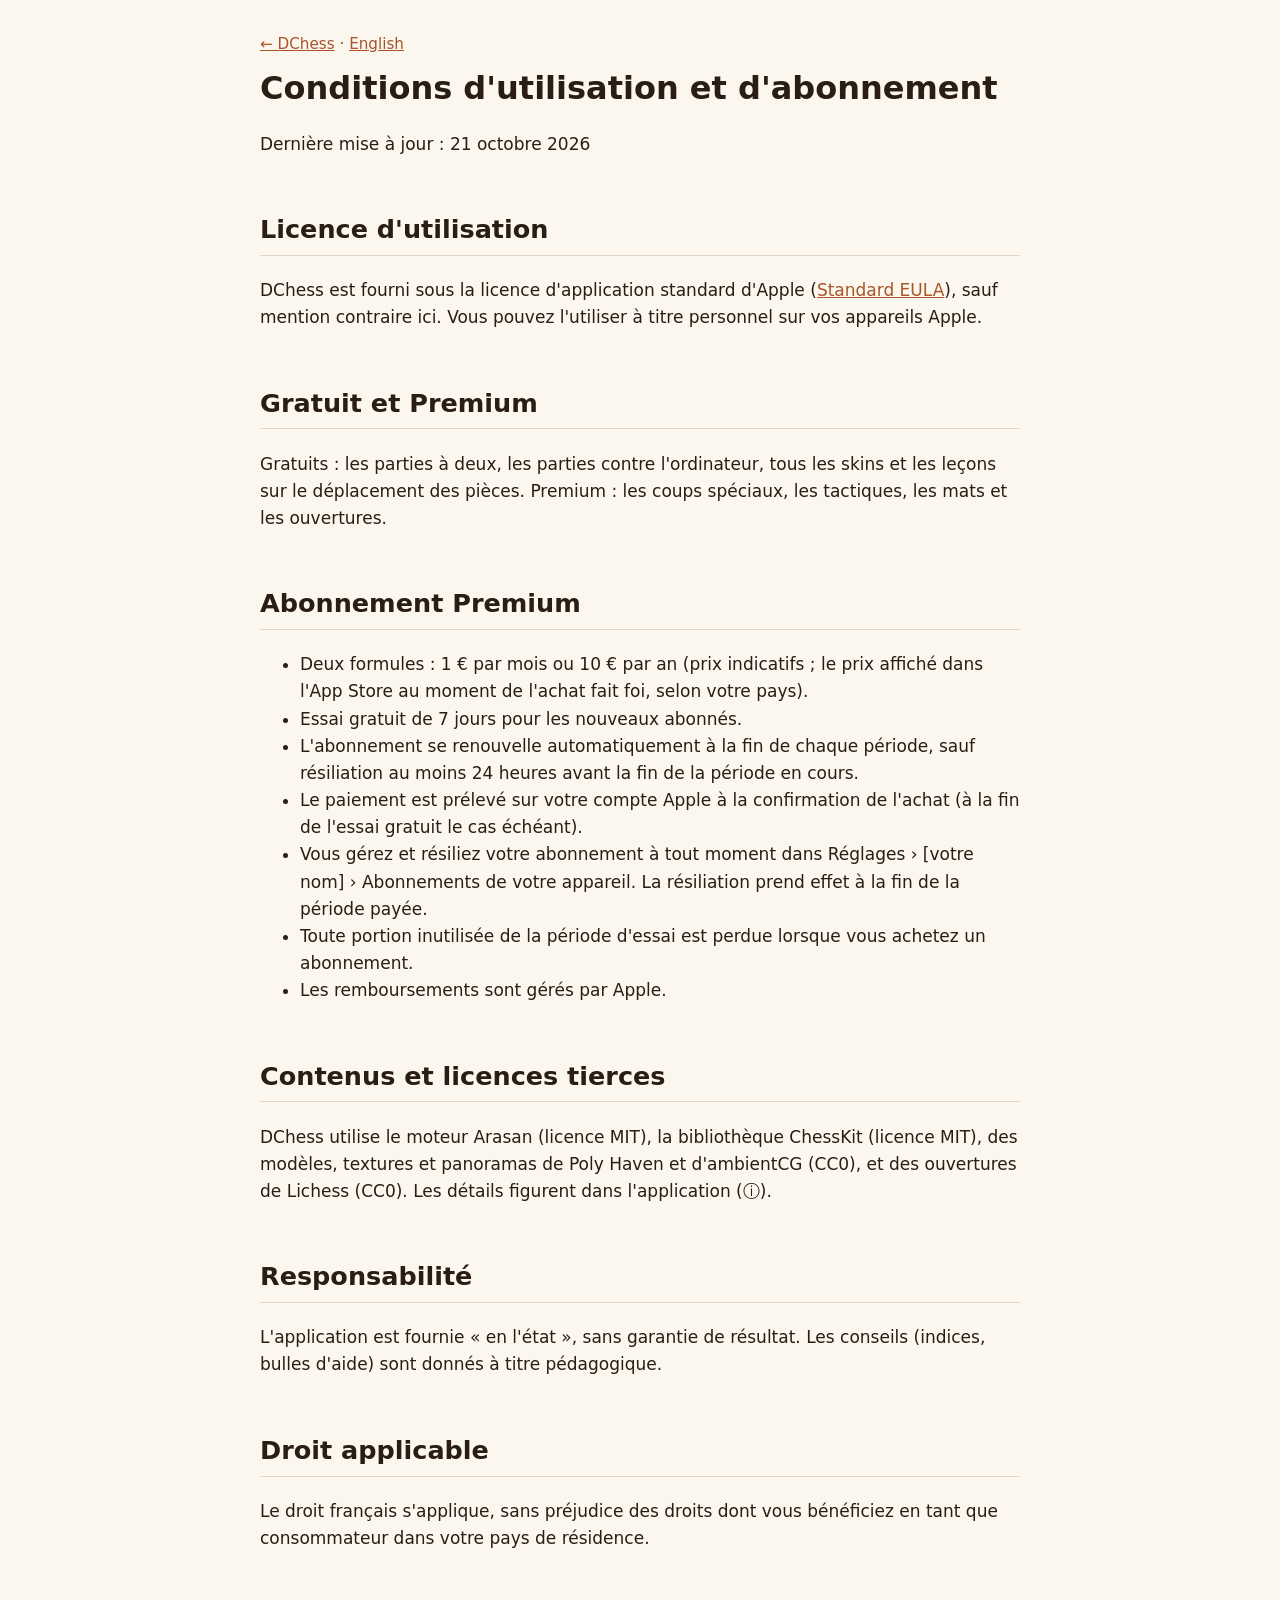
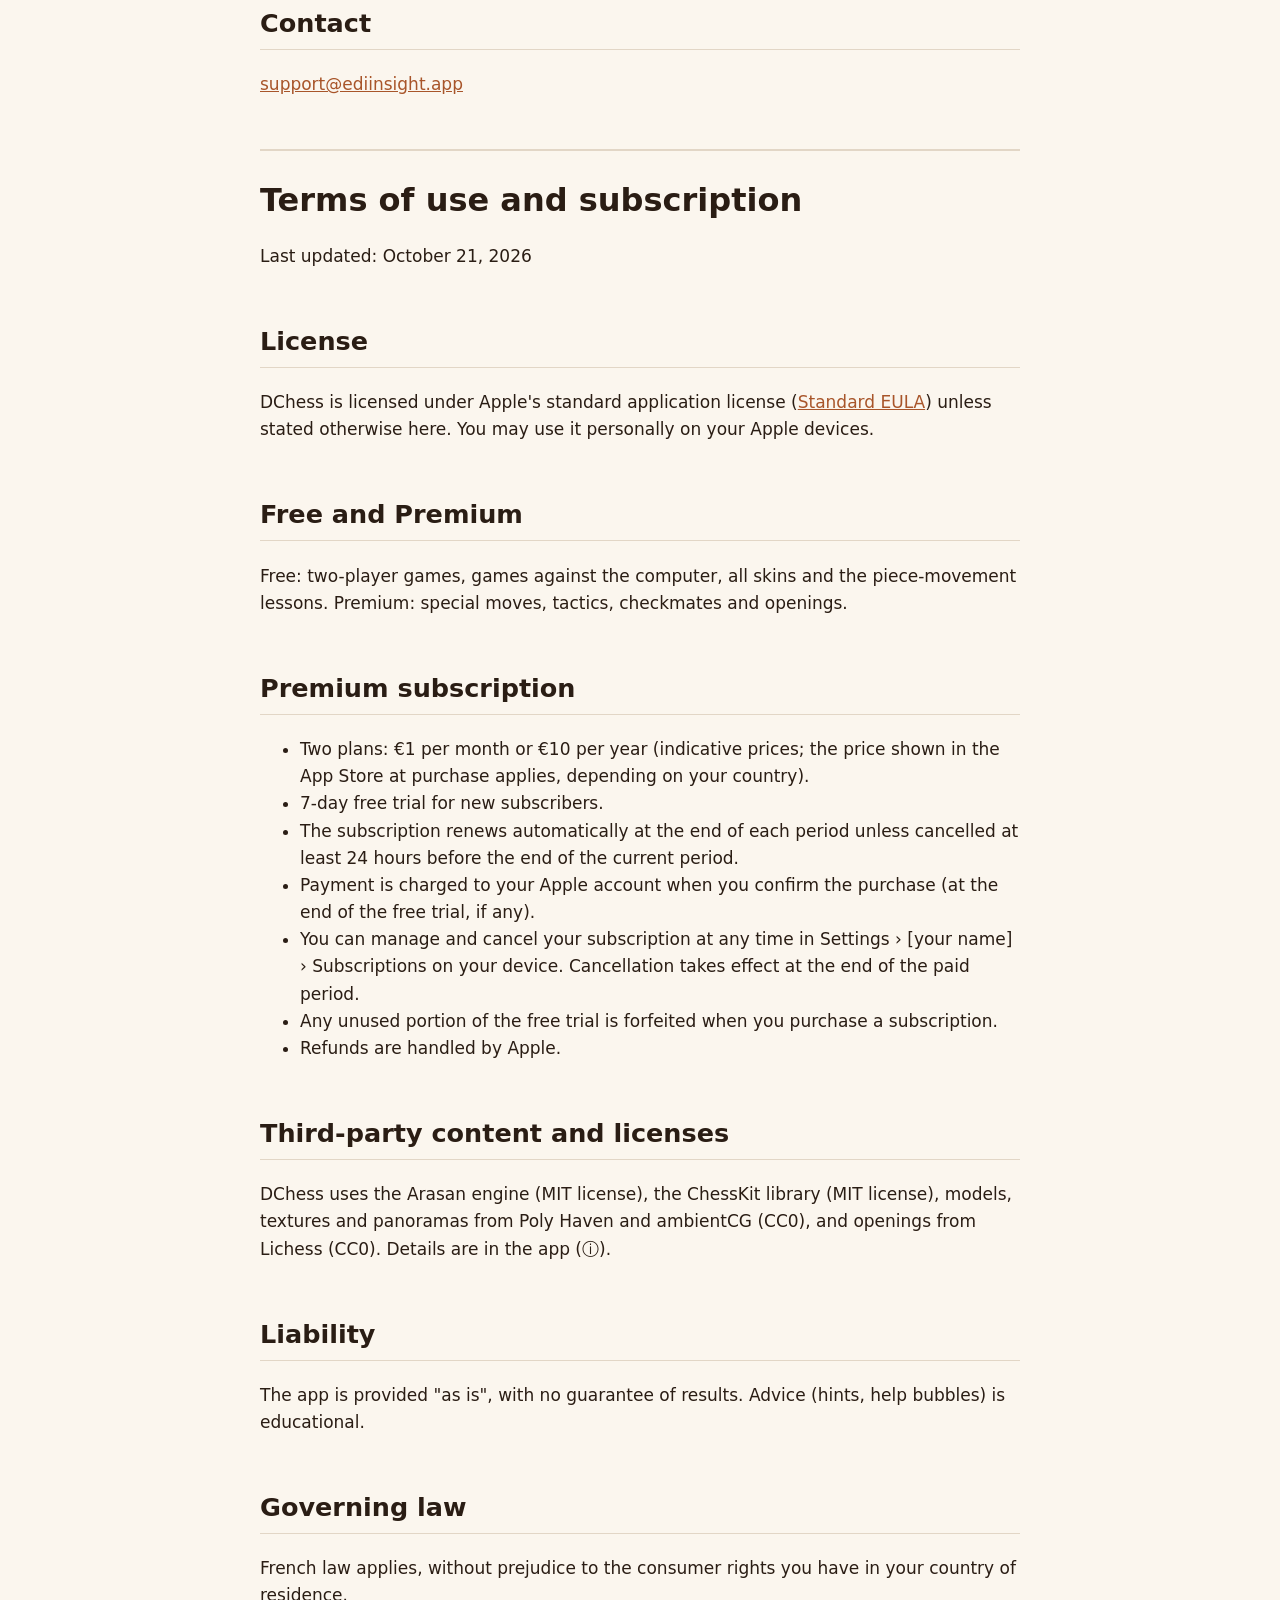
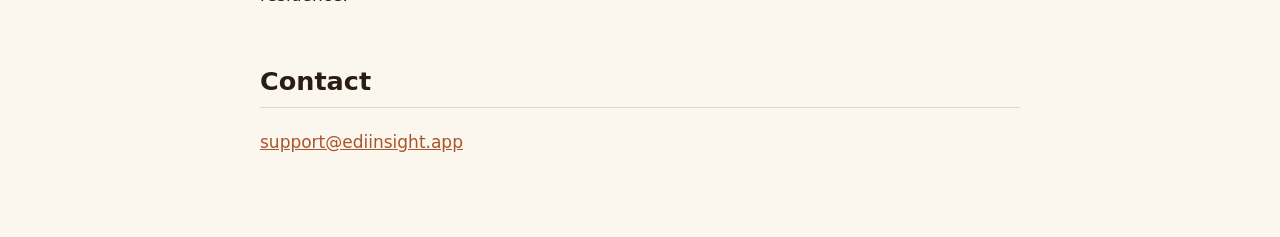
==== terms.html @ 4cd59099 "Pages légales DChess : confidentialité, conditions, mentions légales" ====
<!doctype html><html lang="fr"><head><meta charset="utf-8"><meta name="viewport" content="width=device-width,initial-scale=1"><title>DChess — Conditions d'utilisation</title><link rel="stylesheet" href="style.css"></head><body><main>
<nav><a href="index.html">← DChess</a> · <a href="#en">English</a></nav>
<h1>Conditions d'utilisation et d'abonnement</h1>
<p>Dernière mise à jour : 21 octobre 2026</p>
<h2>Licence d'utilisation</h2>
<p>DChess est fourni sous la licence d'application standard d'Apple (<a href="https://www.apple.com/legal/internet-services/itunes/dev/stdeula/">Standard EULA</a>), sauf mention contraire ici. Vous pouvez l'utiliser à titre personnel sur vos appareils Apple.</p>
<h2>Gratuit et Premium</h2>
<p>Gratuits : les parties à deux, les parties contre l'ordinateur, tous les skins et les leçons sur le déplacement des pièces. Premium : les coups spéciaux, les tactiques, les mats et les ouvertures.</p>
<h2>Abonnement Premium</h2>
<ul>
<li>Deux formules : 1 € par mois ou 10 € par an (prix indicatifs ; le prix affiché dans l'App Store au moment de l'achat fait foi, selon votre pays).</li>
<li>Essai gratuit de 7 jours pour les nouveaux abonnés.</li>
<li>L'abonnement se renouvelle automatiquement à la fin de chaque période, sauf résiliation au moins 24 heures avant la fin de la période en cours.</li>
<li>Le paiement est prélevé sur votre compte Apple à la confirmation de l'achat (à la fin de l'essai gratuit le cas échéant).</li>
<li>Vous gérez et résiliez votre abonnement à tout moment dans Réglages › [votre nom] › Abonnements de votre appareil. La résiliation prend effet à la fin de la période payée.</li>
<li>Toute portion inutilisée de la période d'essai est perdue lorsque vous achetez un abonnement.</li>
<li>Les remboursements sont gérés par Apple.</li>
</ul>
<h2>Contenus et licences tierces</h2>
<p>DChess utilise le moteur Arasan (licence MIT), la bibliothèque ChessKit (licence MIT), des modèles, textures et panoramas de Poly Haven et d'ambientCG (CC0), et des ouvertures de Lichess (CC0). Les détails figurent dans l'application (ⓘ).</p>
<h2>Responsabilité</h2>
<p>L'application est fournie « en l'état », sans garantie de résultat. Les conseils (indices, bulles d'aide) sont donnés à titre pédagogique.</p>
<h2>Droit applicable</h2>
<p>Le droit français s'applique, sans préjudice des droits dont vous bénéficiez en tant que consommateur dans votre pays de résidence.</p>
<h2>Contact</h2>
<p><a href="mailto:support@ediinsight.app">support@ediinsight.app</a></p>

<div class="lang" id="en"></div>
<h1>Terms of use and subscription</h1>
<p>Last updated: October 21, 2026</p>
<h2>License</h2>
<p>DChess is licensed under Apple's standard application license (<a href="https://www.apple.com/legal/internet-services/itunes/dev/stdeula/">Standard EULA</a>) unless stated otherwise here. You may use it personally on your Apple devices.</p>
<h2>Free and Premium</h2>
<p>Free: two-player games, games against the computer, all skins and the piece-movement lessons. Premium: special moves, tactics, checkmates and openings.</p>
<h2>Premium subscription</h2>
<ul>
<li>Two plans: €1 per month or €10 per year (indicative prices; the price shown in the App Store at purchase applies, depending on your country).</li>
<li>7-day free trial for new subscribers.</li>
<li>The subscription renews automatically at the end of each period unless cancelled at least 24 hours before the end of the current period.</li>
<li>Payment is charged to your Apple account when you confirm the purchase (at the end of the free trial, if any).</li>
<li>You can manage and cancel your subscription at any time in Settings › [your name] › Subscriptions on your device. Cancellation takes effect at the end of the paid period.</li>
<li>Any unused portion of the free trial is forfeited when you purchase a subscription.</li>
<li>Refunds are handled by Apple.</li>
</ul>
<h2>Third-party content and licenses</h2>
<p>DChess uses the Arasan engine (MIT license), the ChessKit library (MIT license), models, textures and panoramas from Poly Haven and ambientCG (CC0), and openings from Lichess (CC0). Details are in the app (ⓘ).</p>
<h2>Liability</h2>
<p>The app is provided "as is", with no guarantee of results. Advice (hints, help bubbles) is educational.</p>
<h2>Governing law</h2>
<p>French law applies, without prejudice to the consumer rights you have in your country of residence.</p>
<h2>Contact</h2>
<p><a href="mailto:support@ediinsight.app">support@ediinsight.app</a></p>
</main></body></html>
---- style.css ----
:root{--bg:#fbf6ee;--ink:#2a1d14;--soft:#6b5748;--accent:#a8552a;--line:#e2d6c6}
@media (prefers-color-scheme:dark){:root{--bg:#1c1511;--ink:#f1e8dc;--soft:#bba997;--accent:#e08a55;--line:#3a2e25}}
body{margin:0;background:var(--bg);color:var(--ink);font:17px/1.6 -apple-system,system-ui,"Segoe UI",sans-serif}
main{max-width:760px;margin:0 auto;padding:32px 20px 64px}
h1{font-size:2rem;margin:.2em 0}h2{margin-top:2em;border-bottom:1px solid var(--line);padding-bottom:.2em}
a{color:var(--accent)}nav{font-size:.95rem;color:var(--soft)}.todo{background:#ffe9a8;color:#3a2b00;padding:0 .3em;border-radius:4px}
.lang{margin-top:3em;padding-top:1em;border-top:2px solid var(--line)}
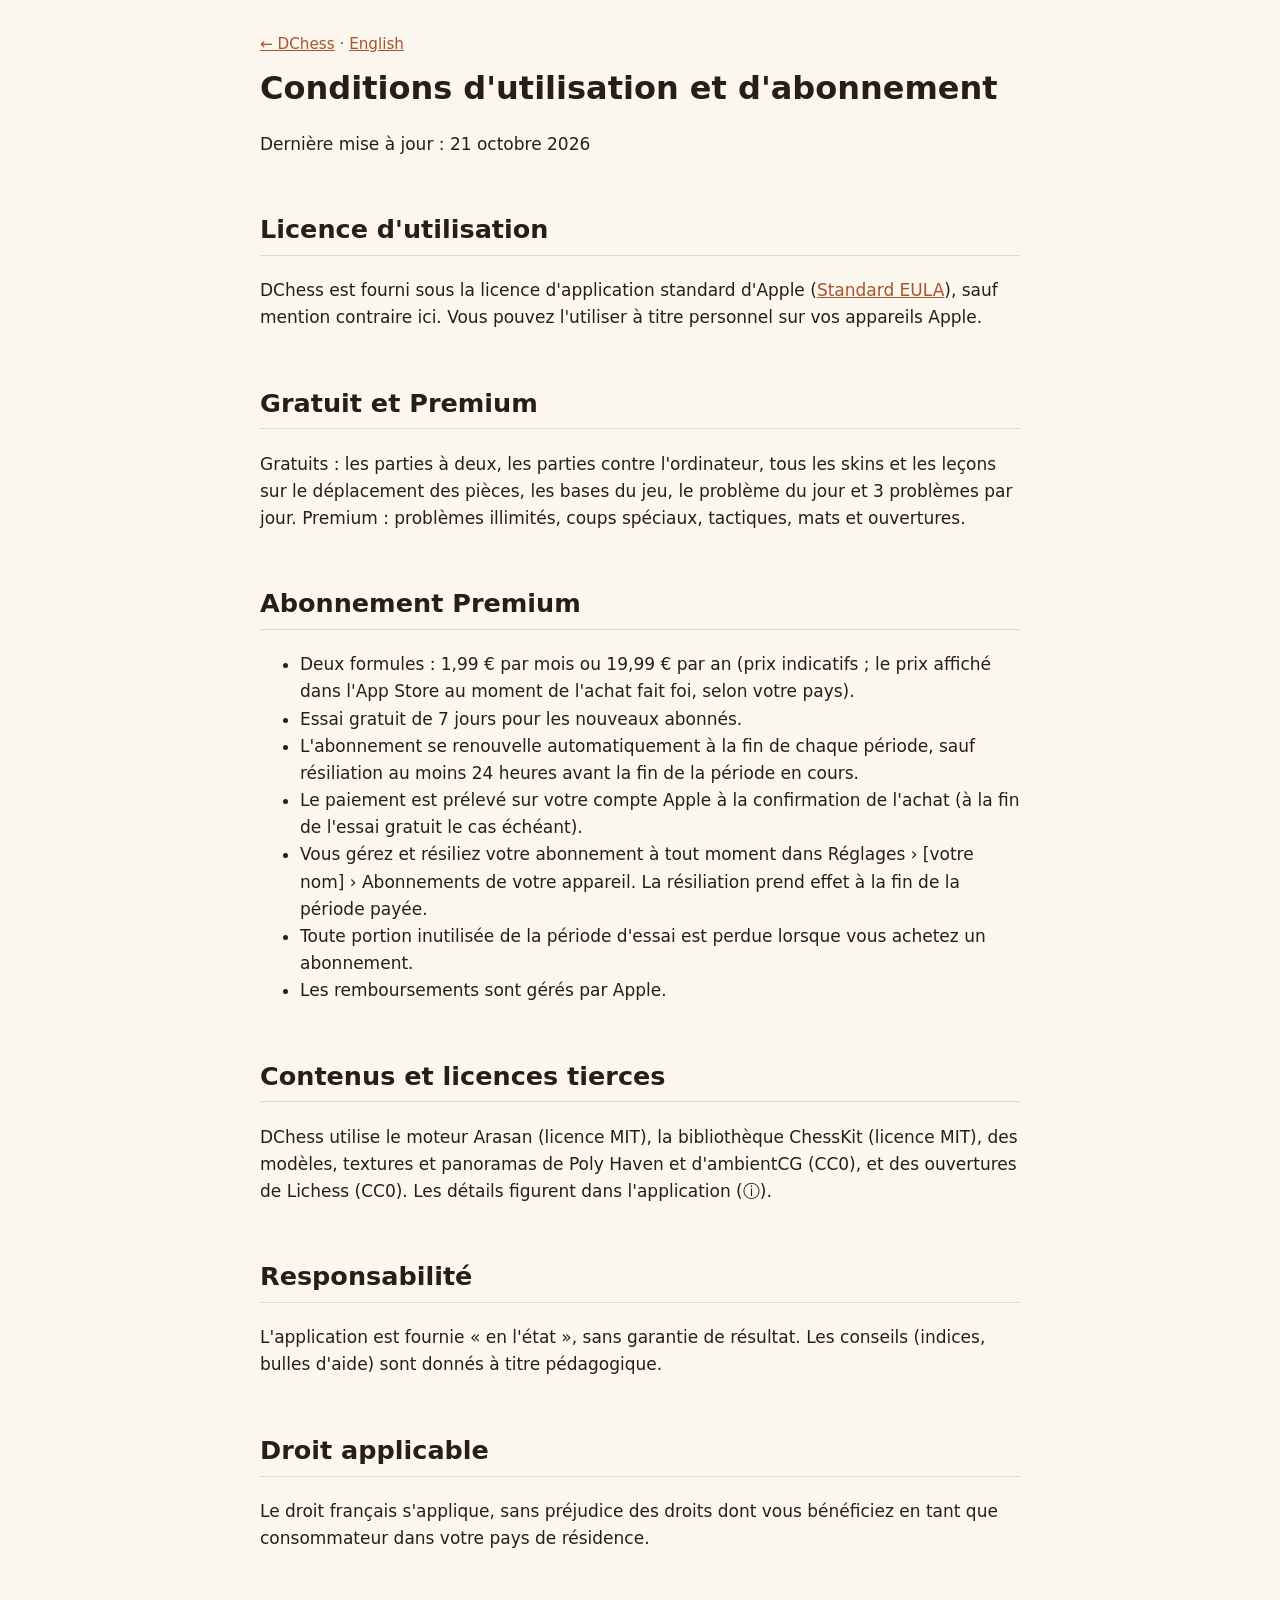
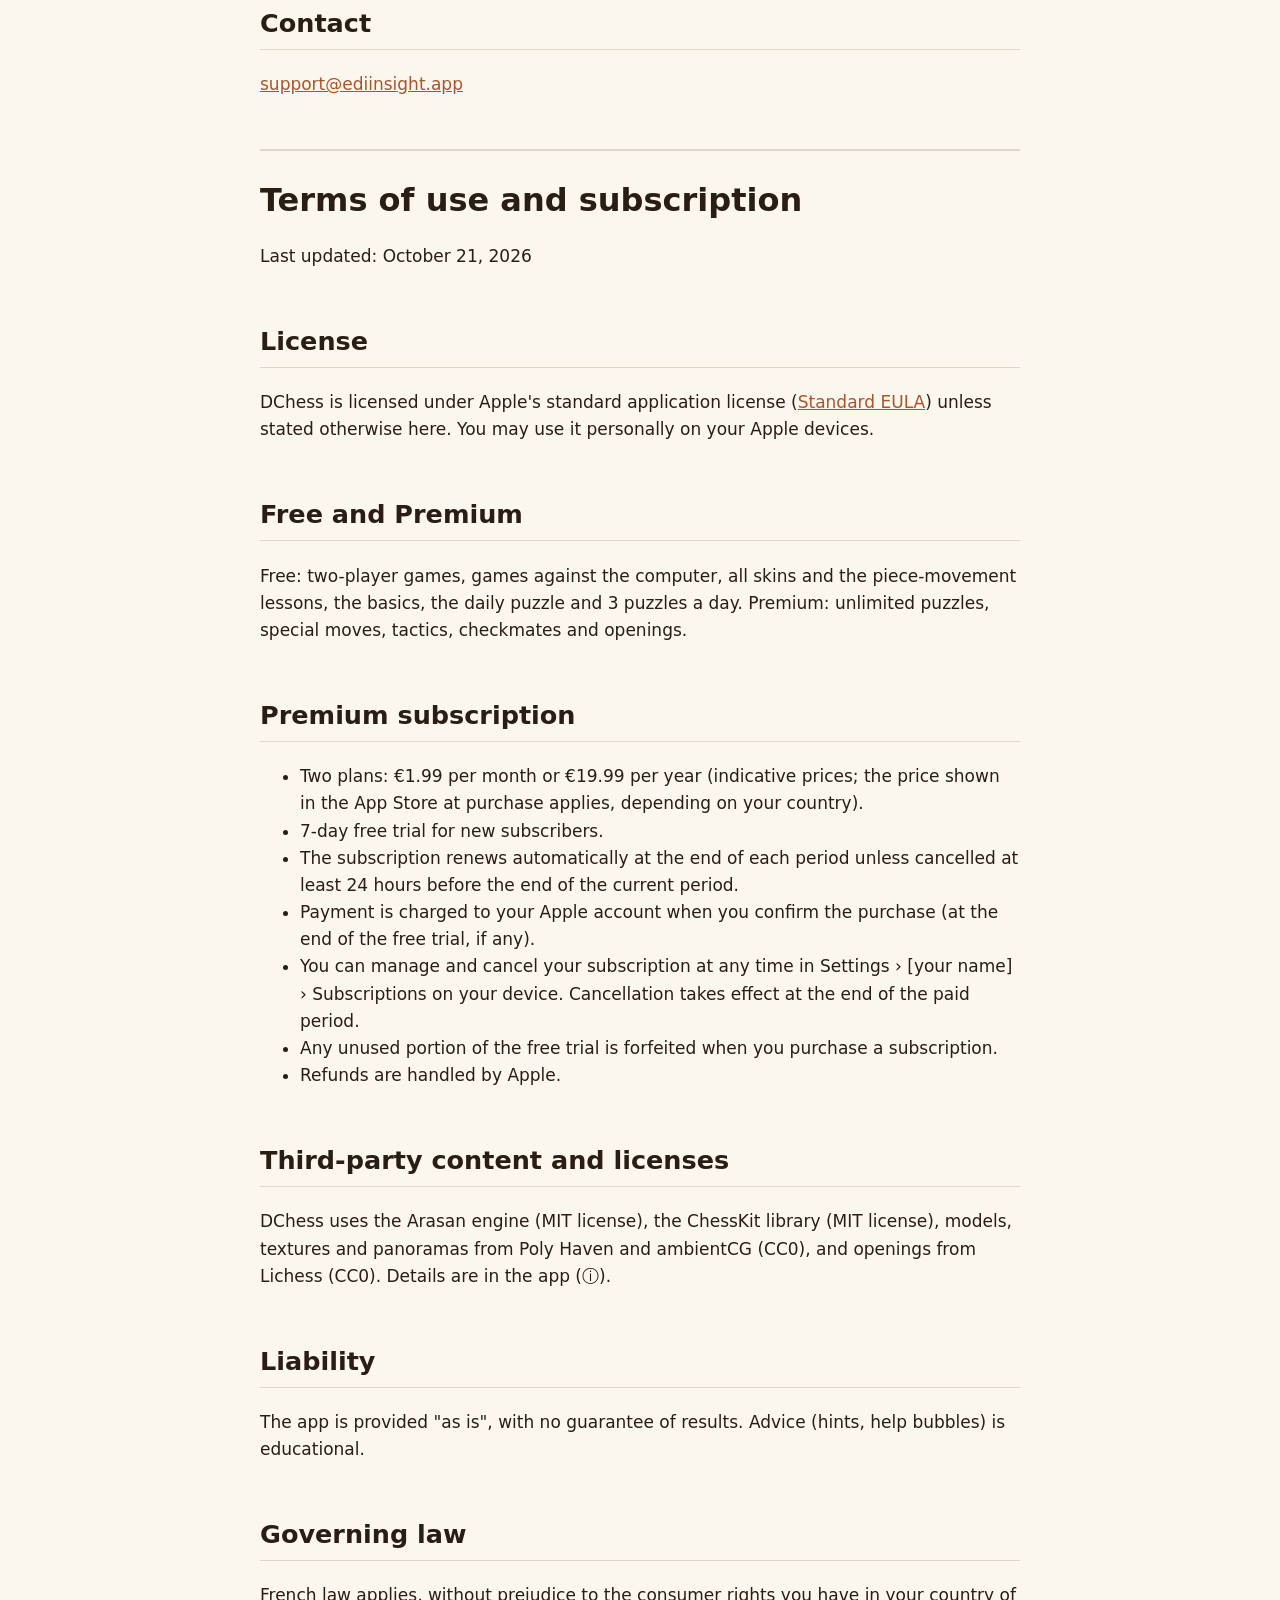
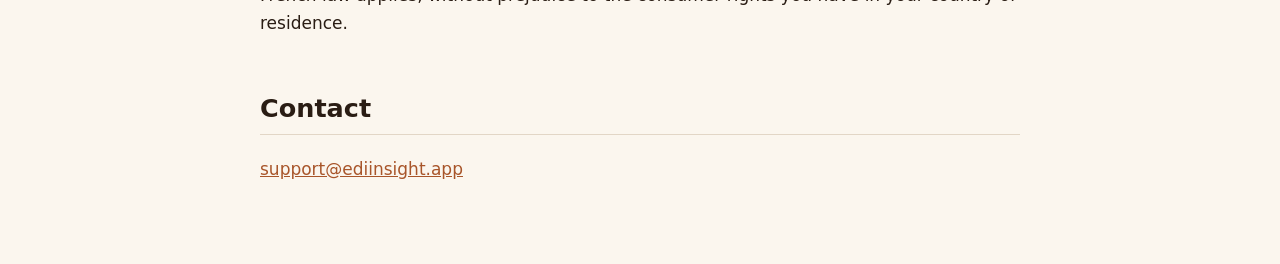
==== commit 2c1ca87f: "Terms: new prices (1.99/19.99) and free/Premium split Co-Authored-By: Claude Sonnet 5.5 <noreply@ant" ====
--- a/terms.html
+++ b/terms.html
@@ -5,10 +5,10 @@
 <h2>Licence d'utilisation</h2>
 <p>DChess est fourni sous la licence d'application standard d'Apple (<a href="https://www.apple.com/legal/internet-services/itunes/dev/stdeula/">Standard EULA</a>), sauf mention contraire ici. Vous pouvez l'utiliser à titre personnel sur vos appareils Apple.</p>
 <h2>Gratuit et Premium</h2>
-<p>Gratuits : les parties à deux, les parties contre l'ordinateur, tous les skins et les leçons sur le déplacement des pièces. Premium : les coups spéciaux, les tactiques, les mats et les ouvertures.</p>
+<p>Gratuits : les parties à deux, les parties contre l'ordinateur, tous les skins et les leçons sur le déplacement des pièces, les bases du jeu, le problème du jour et 3 problèmes par jour. Premium : problèmes illimités, coups spéciaux, tactiques, mats et ouvertures.</p>
 <h2>Abonnement Premium</h2>
 <ul>
-<li>Deux formules : 1 € par mois ou 10 € par an (prix indicatifs ; le prix affiché dans l'App Store au moment de l'achat fait foi, selon votre pays).</li>
+<li>Deux formules : 1,99 € par mois ou 19,99 € par an (prix indicatifs ; le prix affiché dans l'App Store au moment de l'achat fait foi, selon votre pays).</li>
 <li>Essai gratuit de 7 jours pour les nouveaux abonnés.</li>
 <li>L'abonnement se renouvelle automatiquement à la fin de chaque période, sauf résiliation au moins 24 heures avant la fin de la période en cours.</li>
 <li>Le paiement est prélevé sur votre compte Apple à la confirmation de l'achat (à la fin de l'essai gratuit le cas échéant).</li>
@@ -31,10 +31,10 @@
 <h2>License</h2>
 <p>DChess is licensed under Apple's standard application license (<a href="https://www.apple.com/legal/internet-services/itunes/dev/stdeula/">Standard EULA</a>) unless stated otherwise here. You may use it personally on your Apple devices.</p>
 <h2>Free and Premium</h2>
-<p>Free: two-player games, games against the computer, all skins and the piece-movement lessons. Premium: special moves, tactics, checkmates and openings.</p>
+<p>Free: two-player games, games against the computer, all skins and the piece-movement lessons, the basics, the daily puzzle and 3 puzzles a day. Premium: unlimited puzzles, special moves, tactics, checkmates and openings.</p>
 <h2>Premium subscription</h2>
 <ul>
-<li>Two plans: €1 per month or €10 per year (indicative prices; the price shown in the App Store at purchase applies, depending on your country).</li>
+<li>Two plans: €1.99 per month or €19.99 per year (indicative prices; the price shown in the App Store at purchase applies, depending on your country).</li>
 <li>7-day free trial for new subscribers.</li>
 <li>The subscription renews automatically at the end of each period unless cancelled at least 24 hours before the end of the current period.</li>
 <li>Payment is charged to your Apple account when you confirm the purchase (at the end of the free trial, if any).</li>
